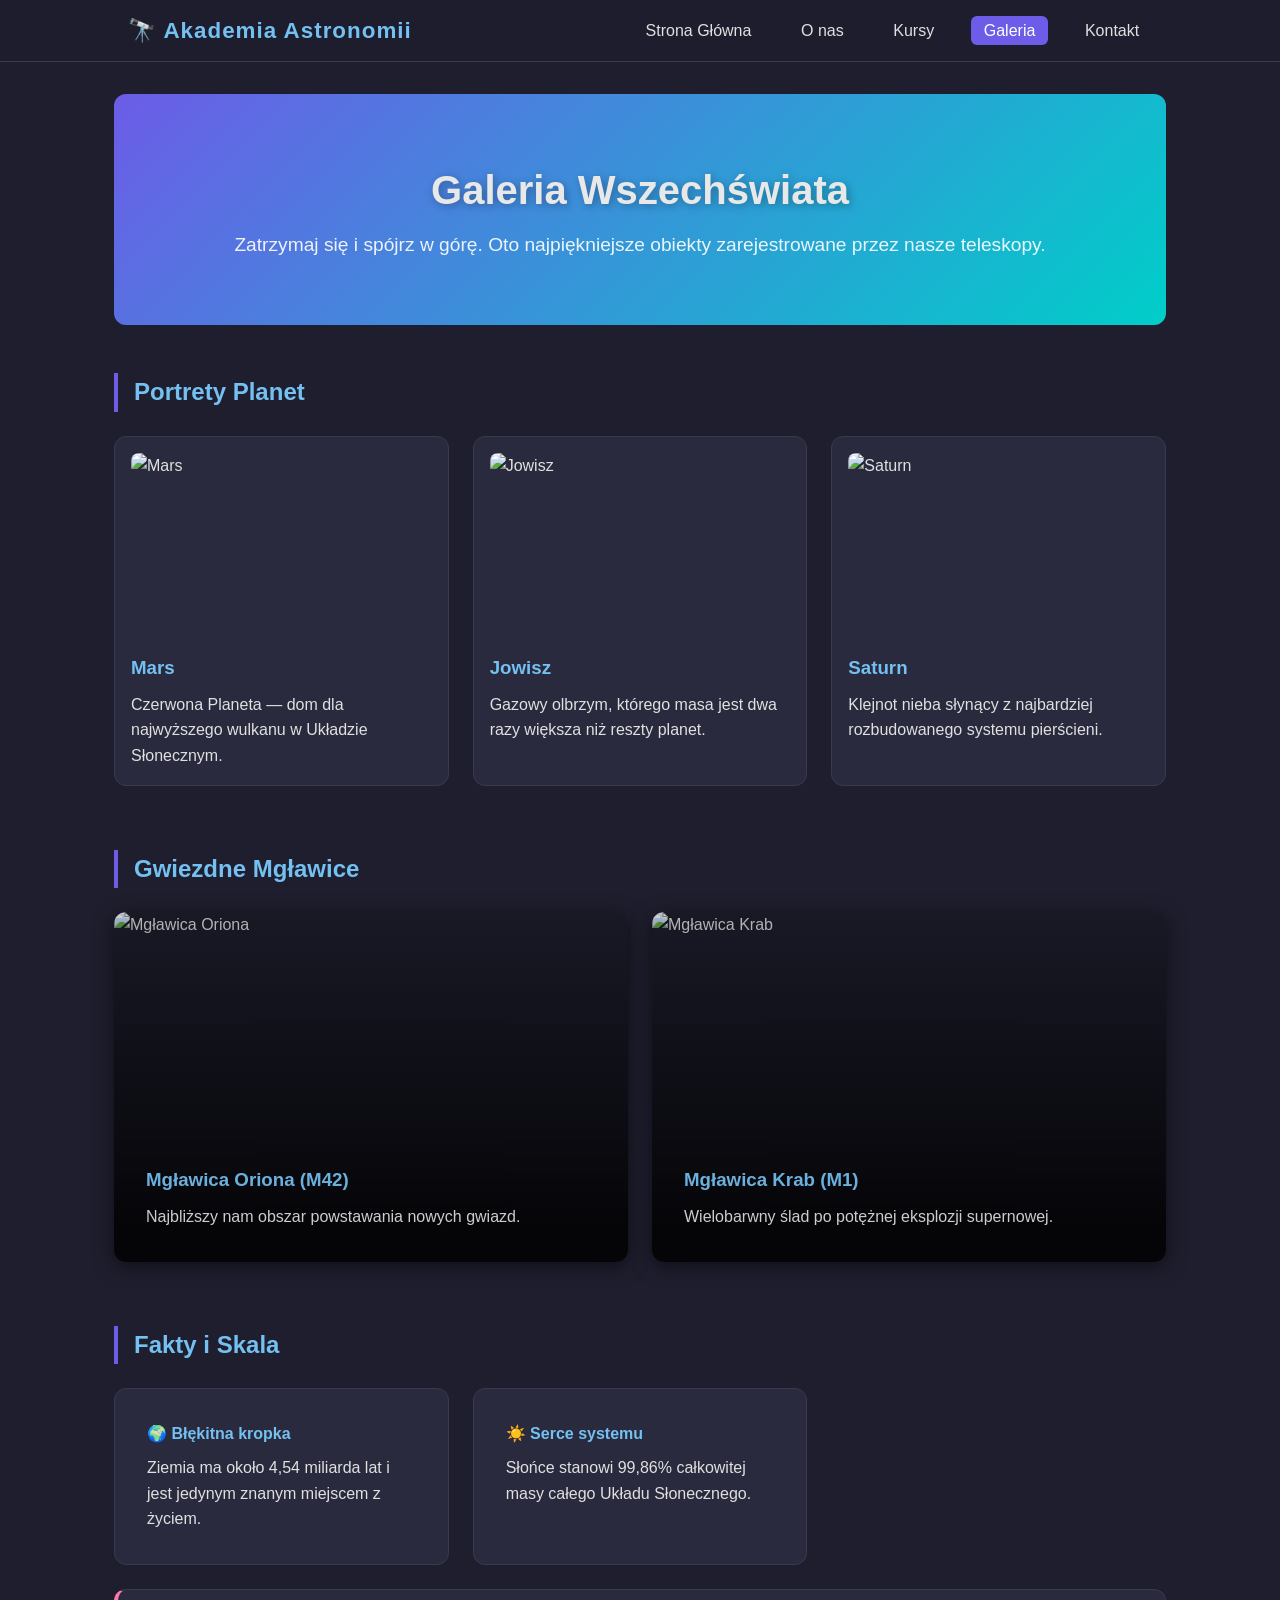
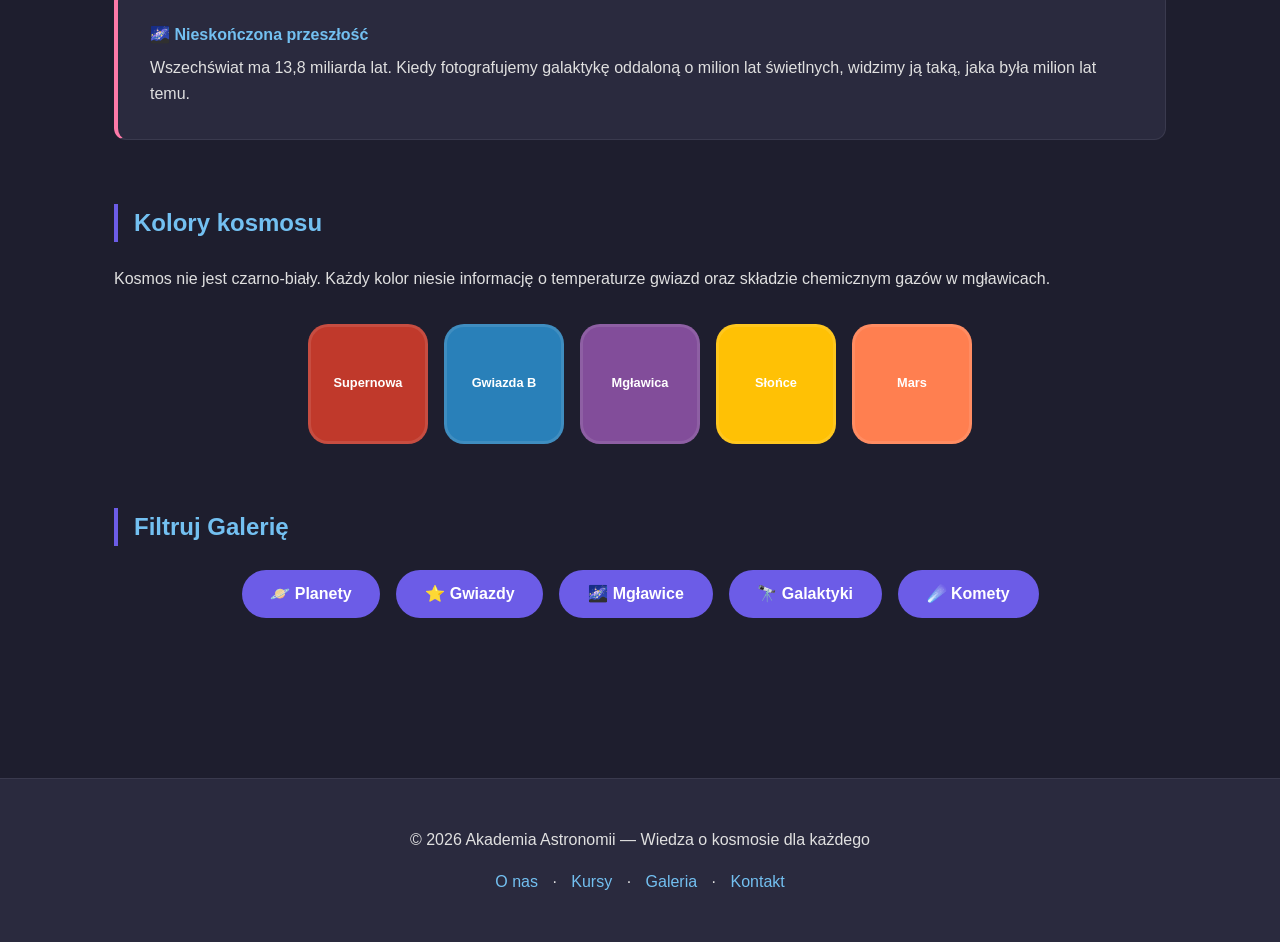
==== galeria.html @ d7f7d948 "Update galeria.html" ====
<!DOCTYPE html>
<html lang="pl">
<head>
    <meta charset="UTF-8">
    <meta name="viewport" content="width=device-width, initial-scale=1.0">
    <meta name="description" content="Akademia Astronomii - galeria. Zobacz zdjęcia planet, mgławic i galaktyk.">
    <title>Akademia Astronomii - Galeria</title>
    <style>
        /* --- IMPORT PODSTAWOWYCH ZMIENNYCH --- */
         :root {
            --primary-color: #6c5ce7;      /* Fiolet */
            --secondary-color: #00cec9;    /* Turkus */
            --accent-color: #fd79a8;       /* Różowy */
            --dark-bg: #1e1e2e;            /* Ciemne tło główne */
            --card-bg: #2a2a3e;            /* Tło kart i sekcji */
            --text-color: #e0e0e0;          /* Jasny tekst */
            --text-muted: #a0a0b0;          /* Przygaszony tekst */
            --border-color: #3a3a4e;
            --heading-color: #73C0F1;      /* Jasnoniebieski dla nagłówków */
            --font-size: 16px;
            --radius: 12px;
            --shadow: 0 4px 20px rgba(0,0,0,0.5);
            --transition-speed: 0.3s;
        }

        /* --- RESET I BAZA --- */
        * {
            box-sizing: border-box;
            margin: 0;
            padding: 0;
        }

        body {
            font-family: 'Segoe UI', Tahoma, Geneva, Verdana, sans-serif;
            font-size: var(--font-size);
            background-color: var(--dark-bg);
            color: var(--text-color);
            line-height: 1.6;
            overflow-x: hidden;
        }

        img {
            max-width: 100%;
            height: auto;
            display: block;
        }

        /* --- NAGŁÓWEK (UJEDNOLICONY) --- */
        header {
            position: sticky;
            top: 0;
            z-index: 100;
            display: flex;
            justify-content: space-between;
            align-items: center;
            padding: 0.8rem 10%;
            background: rgba(30, 30, 46, 0.95);
            backdrop-filter: blur(10px);
            border-bottom: 1px solid var(--border-color);
        }

        .service-name {
            font-size: 1.4rem;
            font-weight: 700;
            color: var(--heading-color);
            letter-spacing: 1px;
        }

        .nav-links {
            list-style: none;
            display: flex;
            gap: 1.5rem;
        }

        .nav-links a {
            text-decoration: none;
            color: var(--text-color);
            font-weight: 500;
            padding: 0.4rem 0.8rem;
            border-radius: 6px;
            transition: all var(--transition-speed);
        }

        .nav-links a:hover, .nav-links a.active {
            background-color: var(--primary-color);
            color: #fff;
        }

        /* --- UKŁAD GŁÓWNY --- */
        main {
            max-width: 1100px;
            margin: 0 auto;
            padding: 2rem 1.5rem;
        }

        section {
            margin-bottom: 4rem;
        }

        .section-header {
            border-left: 4px solid var(--primary-color);
            padding-left: 1rem;
            margin-bottom: 1.5rem;
        }

        h1, h2, h3, h4 {
            color: var(--heading-color);
            margin-bottom: 0.5em;
        }

        /* --- HERO (UJEDNOLICONY ZE STRONĄ GŁÓWNĄ) --- */
        .hero-box {
            text-align: center; 
            padding: 4rem 1rem;
            background: linear-gradient(135deg, var(--primary-color), var(--secondary-color));
            border-radius: var(--radius); 
            color: #fff; 
            margin-bottom: 3rem;
        }

        .hero-content h1 {
            color: #e8e8e8;
            text-shadow: 2px 2px 8px rgba(0, 0, 0, 0.3);
            margin-bottom: 0.5rem;
            font-size: 2.5rem;
        }

        .hero-content p {
            font-size: 1.2rem;
            margin-bottom: 0; /* W galerii nie ma przycisku w hero, więc usuwamy margines dolny */
            color: rgba(255,255,255,0.9);
        }

        /* --- SIATKA KART (PLANETY) --- */
        .grid-container {
            display: grid;
            grid-template-columns: repeat(auto-fit, minmax(280px, 1fr));
            gap: 1.5rem;
        }

        .card {
            background: var(--card-bg);
            border-radius: var(--radius);
            padding: 1rem;
            border: 1px solid var(--border-color);
            transition: transform var(--transition-speed);
        }

        .card:hover {
            transform: translateY(-5px);
        }

        .card img {
            width: 100%;
            height: 200px;
            object-fit: cover;
            border-radius: 8px;
        }

        /* --- MGŁAWICE --- */
        .nebula-container {
            position: relative;
            border-radius: var(--radius);
            overflow: hidden;
            height: 350px;
            box-shadow: var(--shadow);
            cursor: pointer;
        }

        .nebula-container img {
            width: 100%;
            height: 100%;
            object-fit: cover;
            transition: transform 0.5s ease;
        }

        .nebula-overlay {
            position: absolute;
            inset: 0;
            background: linear-gradient(to top, rgba(0,0,0,0.9) 10%, rgba(0,0,0,0.2));
            display: flex;
            flex-direction: column;
            justify-content: flex-end;
            padding: 2rem;
            opacity: 0.9;
        }

        .nebula-container:hover img {
            transform: scale(1.1);
        }

        /* --- FAKTY --- */
        .facts-grid {
            display: grid;
            grid-template-columns: repeat(auto-fit, minmax(250px, 1fr));
            gap: 1.5rem;
        }

        .fact-item {
            background: var(--card-bg);
            padding: 2rem;
            border-radius: var(--radius);
            border: 1px solid var(--border-color);
        }

        .fact-full-width {
            grid-column: 1 / -1;
            border-left: 4px solid var(--accent-color);
        }

        /* --- KOLORY I KATEGORIE --- */
        .color-tiles-container {
            display: flex;
            flex-wrap: wrap;
            gap: 1rem;
            justify-content: center;
            margin-top: 2rem;
        }

        .color-tile {
            width: 120px;
            height: 120px;
            border-radius: 20px;
            display: flex;
            align-items: center;
            justify-content: center;
            padding: 15px;
            font-size: 0.8rem;
            font-weight: 700;
            color: white;
            text-align: center;
            text-decoration: none;
            transition: transform 0.3s cubic-bezier(0.175, 0.885, 0.32, 1.275);
            border: 3px solid rgba(255,255,255,0.1);
        }

        .color-tile:hover {
            transform: translateY(-10px) rotate(3deg);
            border-color: #fff;
        }

        .category-container {
            display: flex;
            justify-content: center;
            flex-wrap: wrap;
            gap: 1rem;
        }

        .category-title {
            background-color: var(--primary-color);
            color: white;
            padding: 0.7rem 1.8rem;
            border-radius: 50px;
            font-weight: 600;
            cursor: pointer;
            transition: transform 0.2s, background-color 0.3s;
        }

        .category-title:hover {
            transform: translateY(-3px);
            background-color: var(--accent-color);
        }

        /* --- STOPKA --- */
        footer {
            text-align: center;
            padding: 3rem 1rem;
            background: var(--card-bg);
            border-top: 1px solid var(--border-color);
            margin-top: 4rem;
        }

        .footer-links {
            margin-top: 1rem;
        }

        .footer-links a {
            color: var(--heading-color);
            text-decoration: none;
            margin: 0 10px;
        }

        /* --- RESPONSYWNOŚĆ --- */
        @media (max-width: 768px) {
            header { flex-direction: column; padding: 1rem; }
            .nav-links { margin-top: 1rem; gap: 0.5rem; flex-wrap: wrap; justify-content: center; }
            .hero-content h1 { font-size: 1.8rem; }
            .nebula-container { height: 250px; }
            .fact-full-width { grid-column: auto; }
        }
    </style>
</head>
<body>

    <header>
        <div class="service-name">🔭 Akademia Astronomii</div>
        <nav>
            <ul class="nav-links">
                <li><a href="index.html">Strona Główna</a></li>
                <li><a href="o-nas.html">O nas</a></li>
                <li><a href="kursy.html">Kursy</a></li>
                <li><a href="galeria.html" class="active">Galeria</a></li>
                <li><a href="kontakt.html">Kontakt</a></li>
            </ul>
        </nav>
    </header>

    <main>
        <section class="hero-box">
          <div class="hero-content">
            <h1>Galeria Wszechświata</h1>
            <p>Zatrzymaj się i spójrz w górę. Oto najpiękniejsze obiekty zarejestrowane przez nasze teleskopy.</p>
          </div>
        </section>

        <section>
            <div class="section-header"><h2>Portrety Planet</h2></div>
            <div class="grid-container">
                <article class="card">
                    <img src="https://picsum.photos/seed/mars/600/400" alt="Mars">
                    <h3>Mars</h3>
                    <p>Czerwona Planeta — dom dla najwyższego wulkanu w Układzie Słonecznym.</p>
                </article>
                <article class="card">
                    <img src="https://picsum.photos/seed/jupiter/600/400" alt="Jowisz">
                    <h3>Jowisz</h3>
                    <p>Gazowy olbrzym, którego masa jest dwa razy większa niż reszty planet.</p>
                </article>
                <article class="card">
                    <img src="https://picsum.photos/seed/saturn/600/400" alt="Saturn">
                    <h3>Saturn</h3>
                    <p>Klejnot nieba słynący z najbardziej rozbudowanego systemu pierścieni.</p>
                </article>
            </div>
        </section>

        <section>
            <div class="section-header"><h2>Gwiezdne Mgławice</h2></div>
            <div class="grid-container">
                <div class="nebula-container">
                    <img src="https://picsum.photos/seed/nebula1/600/400" alt="Mgławica Oriona">
                    <div class="nebula-overlay">
                        <h3>Mgławica Oriona (M42)</h3>
                        <p>Najbliższy nam obszar powstawania nowych gwiazd.</p>
                    </div>
                </div>
                <div class="nebula-container">
                    <img src="https://picsum.photos/seed/nebula2/600/400" alt="Mgławica Krab">
                    <div class="nebula-overlay">
                        <h3>Mgławica Krab (M1)</h3>
                        <p>Wielobarwny ślad po potężnej eksplozji supernowej.</p>
                    </div>
                </div>
            </div>
        </section>

        <section>
            <div class="section-header"><h2>Fakty i Skala</h2></div>
            <div class="facts-grid">
                <div class="fact-item">
                    <h4>🌍 Błękitna kropka</h4>
                    <p>Ziemia ma około 4,54 miliarda lat i jest jedynym znanym miejscem z życiem.</p>
                </div>
                <div class="fact-item">
                    <h4>☀️ Serce systemu</h4>
                    <p>Słońce stanowi 99,86% całkowitej masy całego Układu Słonecznego.</p>
                </div>
                <div class="fact-item fact-full-width">
                    <h4>🌌 Nieskończona przeszłość</h4>
                    <p>Wszechświat ma 13,8 miliarda lat. Kiedy fotografujemy galaktykę oddaloną o milion lat świetlnych, widzimy ją taką, jaka była milion lat temu.</p>
                </div>
            </div>
        </section>

        <section>
            <div class="section-header"><h2>Kolory kosmosu</h2></div>
            <p>Kosmos nie jest czarno-biały. Każdy kolor niesie informację o temperaturze gwiazd oraz składzie chemicznym gazów w mgławicach.</p>
            <div class="color-tiles-container">
                <a href="#" class="color-tile" style="background-color: #c0392b;">Supernowa</a>
                <a href="#" class="color-tile" style="background-color: rgb(41, 128, 185);">Gwiazda B</a>
                <a href="#" class="color-tile" style="background-color: rgba(155, 89, 182, 0.8);">Mgławica</a>
                <a href="#" class="color-tile" style="background-color: hsl(45, 100%, 51%);">Słońce</a>
                <a href="#" class="color-tile" style="background-color: coral;">Mars</a>
            </div>
        </section>

        <section>
            <div class="section-header"><h2>Filtruj Galerię</h2></div>
            <div class="category-container">
                <div class="category-title">🪐 Planety</div>
                <div class="category-title">⭐ Gwiazdy</div>
                <div class="category-title">🌌 Mgławice</div>
                <div class="category-title">🔭 Galaktyki</div>
                <div class="category-title">☄️ Komety</div>
            </div>
        </section>
    </main>

    <footer>
        <p>© 2026 Akademia Astronomii — Wiedza o kosmosie dla każdego</p>
        <div class="footer-links">
            <a href="o-nas.html">O nas</a> · 
            <a href="kursy.html">Kursy</a> · 
            <a href="galeria.html">Galeria</a> · 
            <a href="kontakt.html">Kontakt</a>
        </div>
    </footer>

</body>
</html>
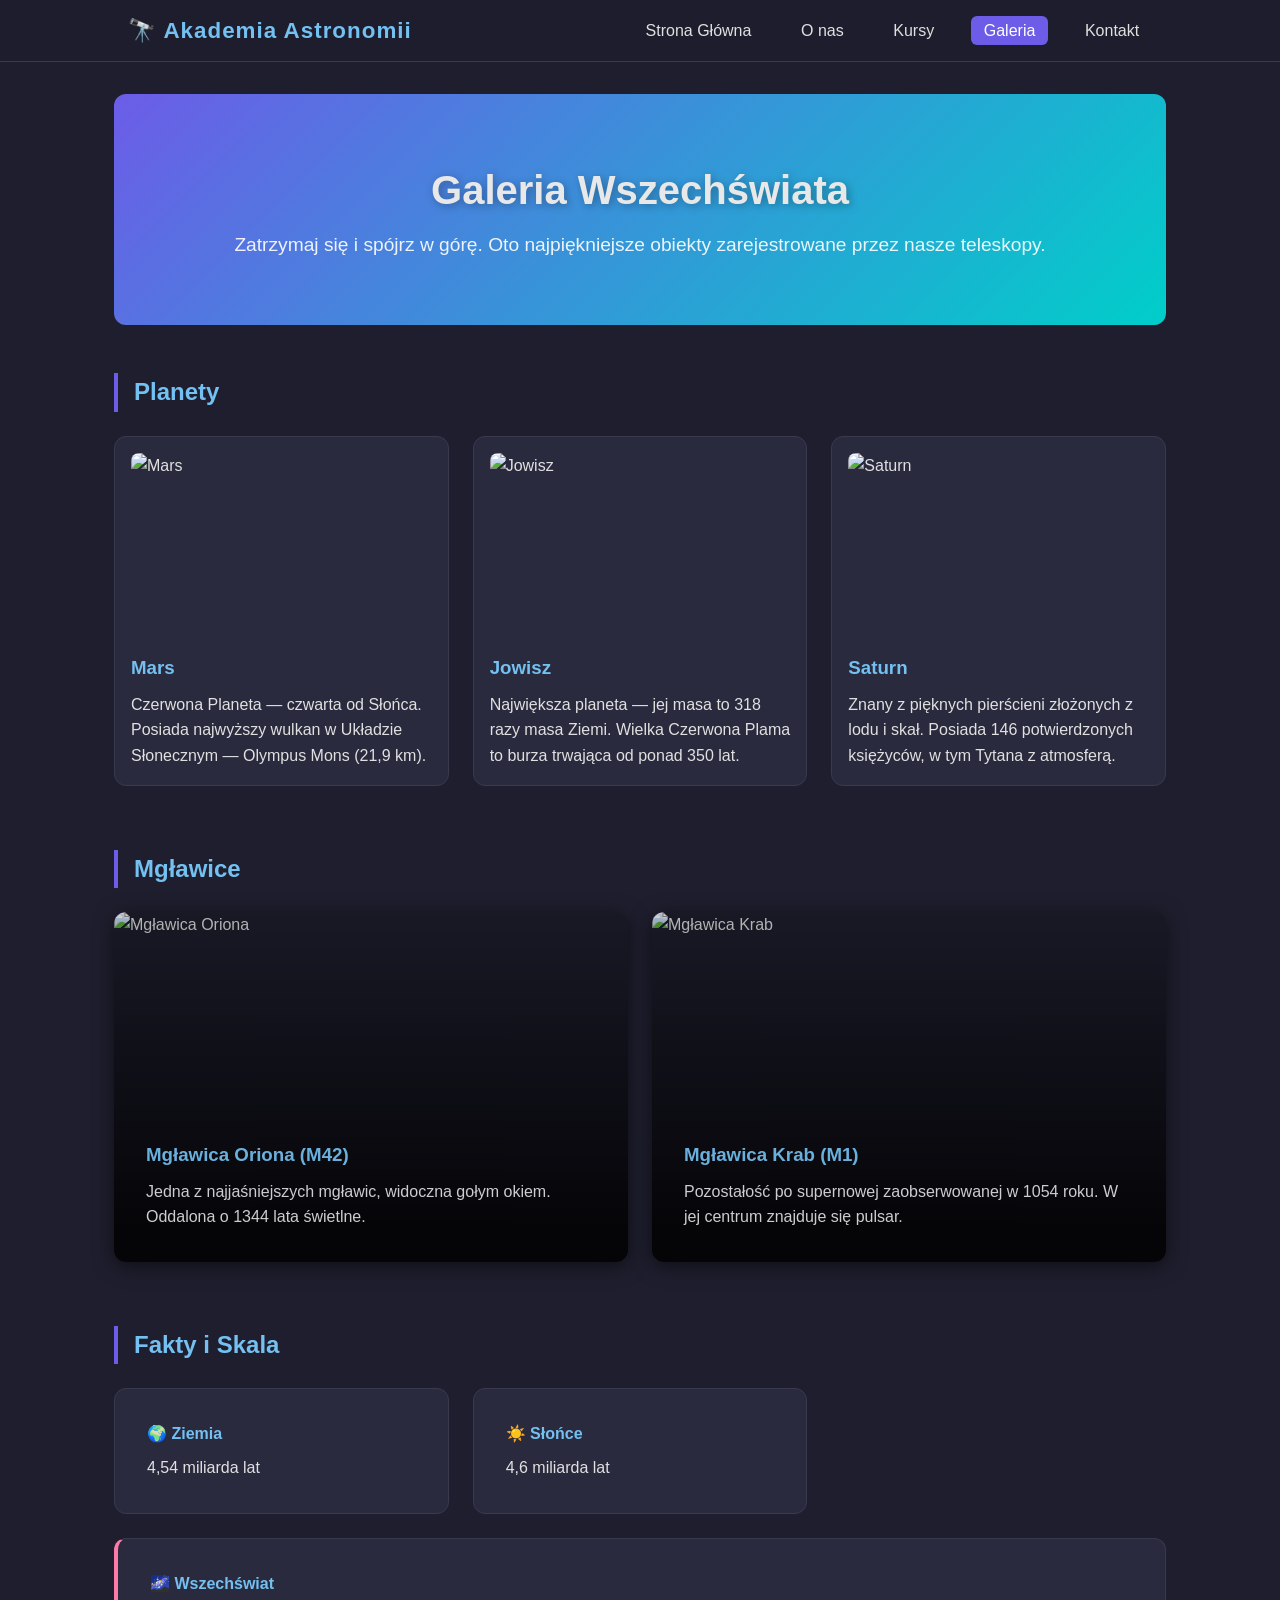
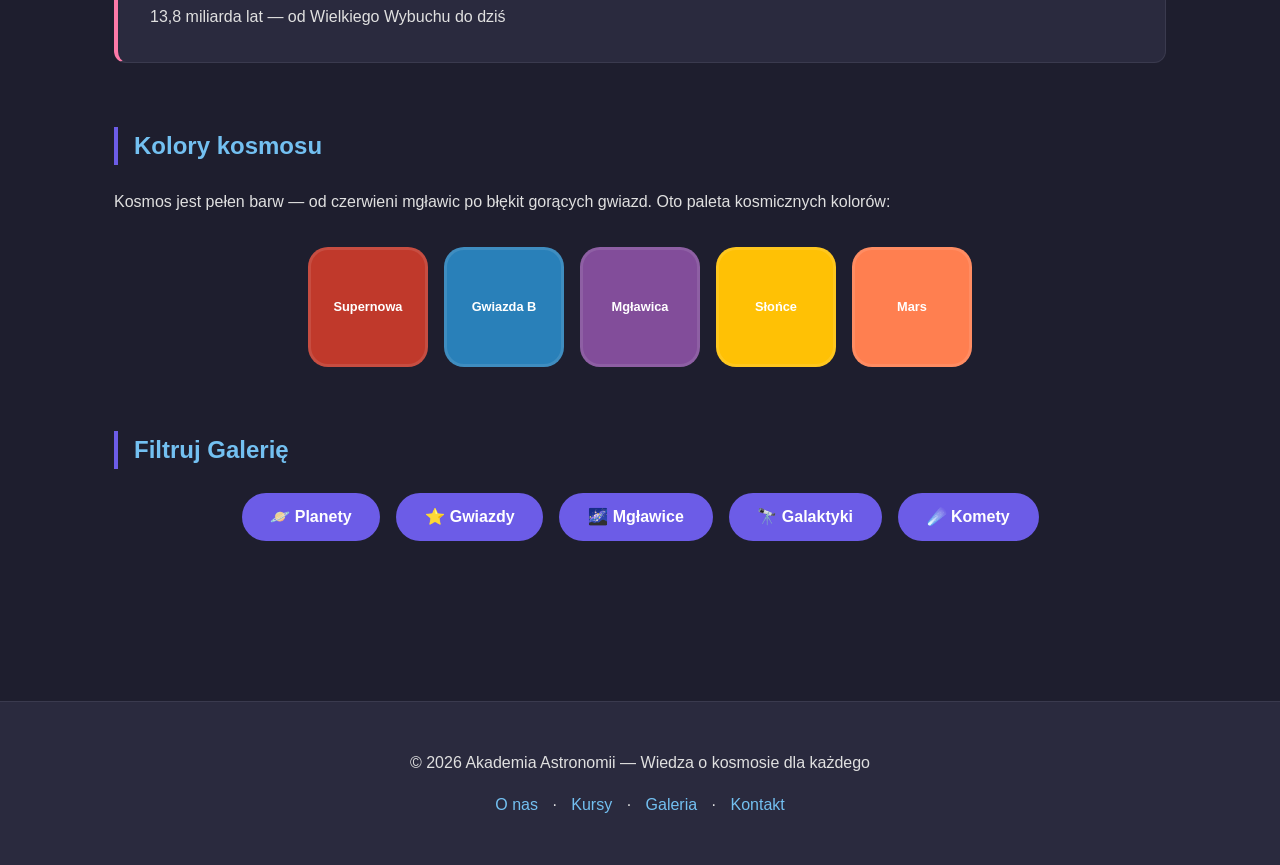
==== commit 085c11ef: "Update galeria.html" ====
--- a/galeria.html
+++ b/galeria.html
@@ -6,30 +6,26 @@
     <meta name="description" content="Akademia Astronomii - galeria. Zobacz zdjęcia planet, mgławic i galaktyk.">
     <title>Akademia Astronomii - Galeria</title>
     <style>
-        /* --- IMPORT PODSTAWOWYCH ZMIENNYCH --- */
          :root {
-            --primary-color: #6c5ce7;      /* Fiolet */
-            --secondary-color: #00cec9;    /* Turkus */
-            --accent-color: #fd79a8;       /* Różowy */
-            --dark-bg: #1e1e2e;            /* Ciemne tło główne */
-            --card-bg: #2a2a3e;            /* Tło kart i sekcji */
-            --text-color: #e0e0e0;          /* Jasny tekst */
-            --text-muted: #a0a0b0;          /* Przygaszony tekst */
+            --primary-color: #6c5ce7;
+            --secondary-color: #00cec9;
+            --accent-color: #fd79a8;
+            --dark-bg: #1e1e2e;
+            --card-bg: #2a2a3e;
+            --text-color: #e0e0e0;
+            --text-muted: #a0a0b0;
             --border-color: #3a3a4e;
-            --heading-color: #73C0F1;      /* Jasnoniebieski dla nagłówków */
+            --heading-color: #73C0F1;
             --font-size: 16px;
             --radius: 12px;
             --shadow: 0 4px 20px rgba(0,0,0,0.5);
             --transition-speed: 0.3s;
         }
-
-        /* --- RESET I BAZA --- */
         * {
             box-sizing: border-box;
             margin: 0;
             padding: 0;
         }
-
         body {
             font-family: 'Segoe UI', Tahoma, Geneva, Verdana, sans-serif;
             font-size: var(--font-size);
@@ -38,14 +34,11 @@
             line-height: 1.6;
             overflow-x: hidden;
         }
-
         img {
             max-width: 100%;
             height: auto;
             display: block;
         }
-
-        /* --- NAGŁÓWEK (UJEDNOLICONY) --- */
         header {
             position: sticky;
             top: 0;
@@ -58,20 +51,17 @@
             backdrop-filter: blur(10px);
             border-bottom: 1px solid var(--border-color);
         }
-
         .service-name {
             font-size: 1.4rem;
             font-weight: 700;
             color: var(--heading-color);
             letter-spacing: 1px;
         }
-
         .nav-links {
             list-style: none;
             display: flex;
             gap: 1.5rem;
         }
-
         .nav-links a {
             text-decoration: none;
             color: var(--text-color);
@@ -80,35 +70,27 @@
             border-radius: 6px;
             transition: all var(--transition-speed);
         }
-
         .nav-links a:hover, .nav-links a.active {
             background-color: var(--primary-color);
             color: #fff;
         }
-
-        /* --- UKŁAD GŁÓWNY --- */
         main {
             max-width: 1100px;
             margin: 0 auto;
             padding: 2rem 1.5rem;
         }
-
         section {
             margin-bottom: 4rem;
         }
-
         .section-header {
             border-left: 4px solid var(--primary-color);
             padding-left: 1rem;
             margin-bottom: 1.5rem;
         }
-
         h1, h2, h3, h4 {
             color: var(--heading-color);
             margin-bottom: 0.5em;
         }
-
-        /* --- HERO (UJEDNOLICONY ZE STRONĄ GŁÓWNĄ) --- */
         .hero-box {
             text-align: center; 
             padding: 4rem 1rem;
@@ -117,27 +99,22 @@
             color: #fff; 
             margin-bottom: 3rem;
         }
-
         .hero-content h1 {
             color: #e8e8e8;
             text-shadow: 2px 2px 8px rgba(0, 0, 0, 0.3);
             margin-bottom: 0.5rem;
             font-size: 2.5rem;
         }
-
         .hero-content p {
             font-size: 1.2rem;
-            margin-bottom: 0; /* W galerii nie ma przycisku w hero, więc usuwamy margines dolny */
+            margin-bottom: 0;
             color: rgba(255,255,255,0.9);
         }
-
-        /* --- SIATKA KART (PLANETY) --- */
         .grid-container {
             display: grid;
             grid-template-columns: repeat(auto-fit, minmax(280px, 1fr));
             gap: 1.5rem;
         }
-
         .card {
             background: var(--card-bg);
             border-radius: var(--radius);
@@ -145,19 +122,15 @@
             border: 1px solid var(--border-color);
             transition: transform var(--transition-speed);
         }
-
         .card:hover {
             transform: translateY(-5px);
         }
-
         .card img {
             width: 100%;
             height: 200px;
             object-fit: cover;
             border-radius: 8px;
         }
-
-        /* --- MGŁAWICE --- */
         .nebula-container {
             position: relative;
             border-radius: var(--radius);
@@ -166,14 +139,12 @@
             box-shadow: var(--shadow);
             cursor: pointer;
         }
-
         .nebula-container img {
             width: 100%;
             height: 100%;
             object-fit: cover;
             transition: transform 0.5s ease;
         }
-
         .nebula-overlay {
             position: absolute;
             inset: 0;
@@ -184,31 +155,24 @@
             padding: 2rem;
             opacity: 0.9;
         }
-
         .nebula-container:hover img {
             transform: scale(1.1);
         }
-
-        /* --- FAKTY --- */
         .facts-grid {
             display: grid;
             grid-template-columns: repeat(auto-fit, minmax(250px, 1fr));
             gap: 1.5rem;
         }
-
         .fact-item {
             background: var(--card-bg);
             padding: 2rem;
             border-radius: var(--radius);
             border: 1px solid var(--border-color);
         }
-
         .fact-full-width {
             grid-column: 1 / -1;
             border-left: 4px solid var(--accent-color);
         }
-
-        /* --- KOLORY I KATEGORIE --- */
         .color-tiles-container {
             display: flex;
             flex-wrap: wrap;
@@ -216,7 +180,6 @@
             justify-content: center;
             margin-top: 2rem;
         }
-
         .color-tile {
             width: 120px;
             height: 120px;
@@ -233,19 +196,16 @@
             transition: transform 0.3s cubic-bezier(0.175, 0.885, 0.32, 1.275);
             border: 3px solid rgba(255,255,255,0.1);
         }
-
         .color-tile:hover {
             transform: translateY(-10px) rotate(3deg);
             border-color: #fff;
         }
-
         .category-container {
             display: flex;
             justify-content: center;
             flex-wrap: wrap;
             gap: 1rem;
         }
-
         .category-title {
             background-color: var(--primary-color);
             color: white;
@@ -255,13 +215,10 @@
             cursor: pointer;
             transition: transform 0.2s, background-color 0.3s;
         }
-
         .category-title:hover {
             transform: translateY(-3px);
             background-color: var(--accent-color);
         }
-
-        /* --- STOPKA --- */
         footer {
             text-align: center;
             padding: 3rem 1rem;
@@ -269,18 +226,14 @@
             border-top: 1px solid var(--border-color);
             margin-top: 4rem;
         }
-
         .footer-links {
             margin-top: 1rem;
         }
-
         .footer-links a {
             color: var(--heading-color);
             text-decoration: none;
             margin: 0 10px;
         }
-
-        /* --- RESPONSYWNOŚĆ --- */
         @media (max-width: 768px) {
             header { flex-direction: column; padding: 1rem; }
             .nav-links { margin-top: 1rem; gap: 0.5rem; flex-wrap: wrap; justify-content: center; }
@@ -291,7 +244,6 @@
     </style>
 </head>
 <body>
-
     <header>
         <div class="service-name">🔭 Akademia Astronomii</div>
         <nav>
@@ -304,7 +256,6 @@
             </ul>
         </nav>
     </header>
-
     <main>
         <section class="hero-box">
           <div class="hero-content">
@@ -312,69 +263,65 @@
             <p>Zatrzymaj się i spójrz w górę. Oto najpiękniejsze obiekty zarejestrowane przez nasze teleskopy.</p>
           </div>
         </section>
-
-        <section>
-            <div class="section-header"><h2>Portrety Planet</h2></div>
+        <section>
+            <div class="section-header"><h2>Planety</h2></div>
             <div class="grid-container">
                 <article class="card">
                     <img src="https://picsum.photos/seed/mars/600/400" alt="Mars">
                     <h3>Mars</h3>
-                    <p>Czerwona Planeta — dom dla najwyższego wulkanu w Układzie Słonecznym.</p>
+                    <p>Czerwona Planeta — czwarta od Słońca. Posiada najwyższy wulkan w Układzie Słonecznym — Olympus Mons (21,9 km).</p>
                 </article>
                 <article class="card">
                     <img src="https://picsum.photos/seed/jupiter/600/400" alt="Jowisz">
                     <h3>Jowisz</h3>
-                    <p>Gazowy olbrzym, którego masa jest dwa razy większa niż reszty planet.</p>
+                    <p>Największa planeta — jej masa to 318 razy masa Ziemi. Wielka Czerwona Plama to burza trwająca od ponad 350 lat.</p>
                 </article>
                 <article class="card">
                     <img src="https://picsum.photos/seed/saturn/600/400" alt="Saturn">
                     <h3>Saturn</h3>
-                    <p>Klejnot nieba słynący z najbardziej rozbudowanego systemu pierścieni.</p>
+                    <p>Znany z pięknych pierścieni złożonych z lodu i skał. Posiada 146 potwierdzonych księżyców, w tym Tytana z atmosferą.</p>
                 </article>
             </div>
         </section>
-
-        <section>
-            <div class="section-header"><h2>Gwiezdne Mgławice</h2></div>
+        <section>
+            <div class="section-header"><h2>Mgławice</h2></div>
             <div class="grid-container">
                 <div class="nebula-container">
                     <img src="https://picsum.photos/seed/nebula1/600/400" alt="Mgławica Oriona">
                     <div class="nebula-overlay">
                         <h3>Mgławica Oriona (M42)</h3>
-                        <p>Najbliższy nam obszar powstawania nowych gwiazd.</p>
+                        <p>Jedna z najjaśniejszych mgławic, widoczna gołym okiem. Oddalona o 1344 lata świetlne.</p>
                     </div>
                 </div>
                 <div class="nebula-container">
                     <img src="https://picsum.photos/seed/nebula2/600/400" alt="Mgławica Krab">
                     <div class="nebula-overlay">
                         <h3>Mgławica Krab (M1)</h3>
-                        <p>Wielobarwny ślad po potężnej eksplozji supernowej.</p>
+                        <p>Pozostałość po supernowej zaobserwowanej w 1054 roku. W jej centrum znajduje się pulsar.</p>
                     </div>
                 </div>
             </div>
         </section>
-
         <section>
             <div class="section-header"><h2>Fakty i Skala</h2></div>
             <div class="facts-grid">
                 <div class="fact-item">
-                    <h4>🌍 Błękitna kropka</h4>
-                    <p>Ziemia ma około 4,54 miliarda lat i jest jedynym znanym miejscem z życiem.</p>
+                    <h4>🌍 Ziemia</h4>
+                    <p>4,54 miliarda lat</p>
                 </div>
                 <div class="fact-item">
-                    <h4>☀️ Serce systemu</h4>
-                    <p>Słońce stanowi 99,86% całkowitej masy całego Układu Słonecznego.</p>
+                    <h4>☀️ Słońce</h4>
+                    <p>4,6 miliarda lat</p>
                 </div>
                 <div class="fact-item fact-full-width">
-                    <h4>🌌 Nieskończona przeszłość</h4>
-                    <p>Wszechświat ma 13,8 miliarda lat. Kiedy fotografujemy galaktykę oddaloną o milion lat świetlnych, widzimy ją taką, jaka była milion lat temu.</p>
-                </div>
-            </div>
-        </section>
-
+                    <h4>🌌 Wszechświat</h4>
+                    <p>13,8 miliarda lat — od Wielkiego Wybuchu do dziś</p>
+                </div>
+            </div>
+        </section>
         <section>
             <div class="section-header"><h2>Kolory kosmosu</h2></div>
-            <p>Kosmos nie jest czarno-biały. Każdy kolor niesie informację o temperaturze gwiazd oraz składzie chemicznym gazów w mgławicach.</p>
+            <p>Kosmos jest pełen barw — od czerwieni mgławic po błękit gorących gwiazd. Oto paleta kosmicznych kolorów:</p>
             <div class="color-tiles-container">
                 <a href="#" class="color-tile" style="background-color: #c0392b;">Supernowa</a>
                 <a href="#" class="color-tile" style="background-color: rgb(41, 128, 185);">Gwiazda B</a>
@@ -383,7 +330,6 @@
                 <a href="#" class="color-tile" style="background-color: coral;">Mars</a>
             </div>
         </section>
-
         <section>
             <div class="section-header"><h2>Filtruj Galerię</h2></div>
             <div class="category-container">
@@ -395,7 +341,6 @@
             </div>
         </section>
     </main>
-
     <footer>
         <p>© 2026 Akademia Astronomii — Wiedza o kosmosie dla każdego</p>
         <div class="footer-links">
@@ -405,6 +350,5 @@
             <a href="kontakt.html">Kontakt</a>
         </div>
     </footer>
-
 </body>
 </html>
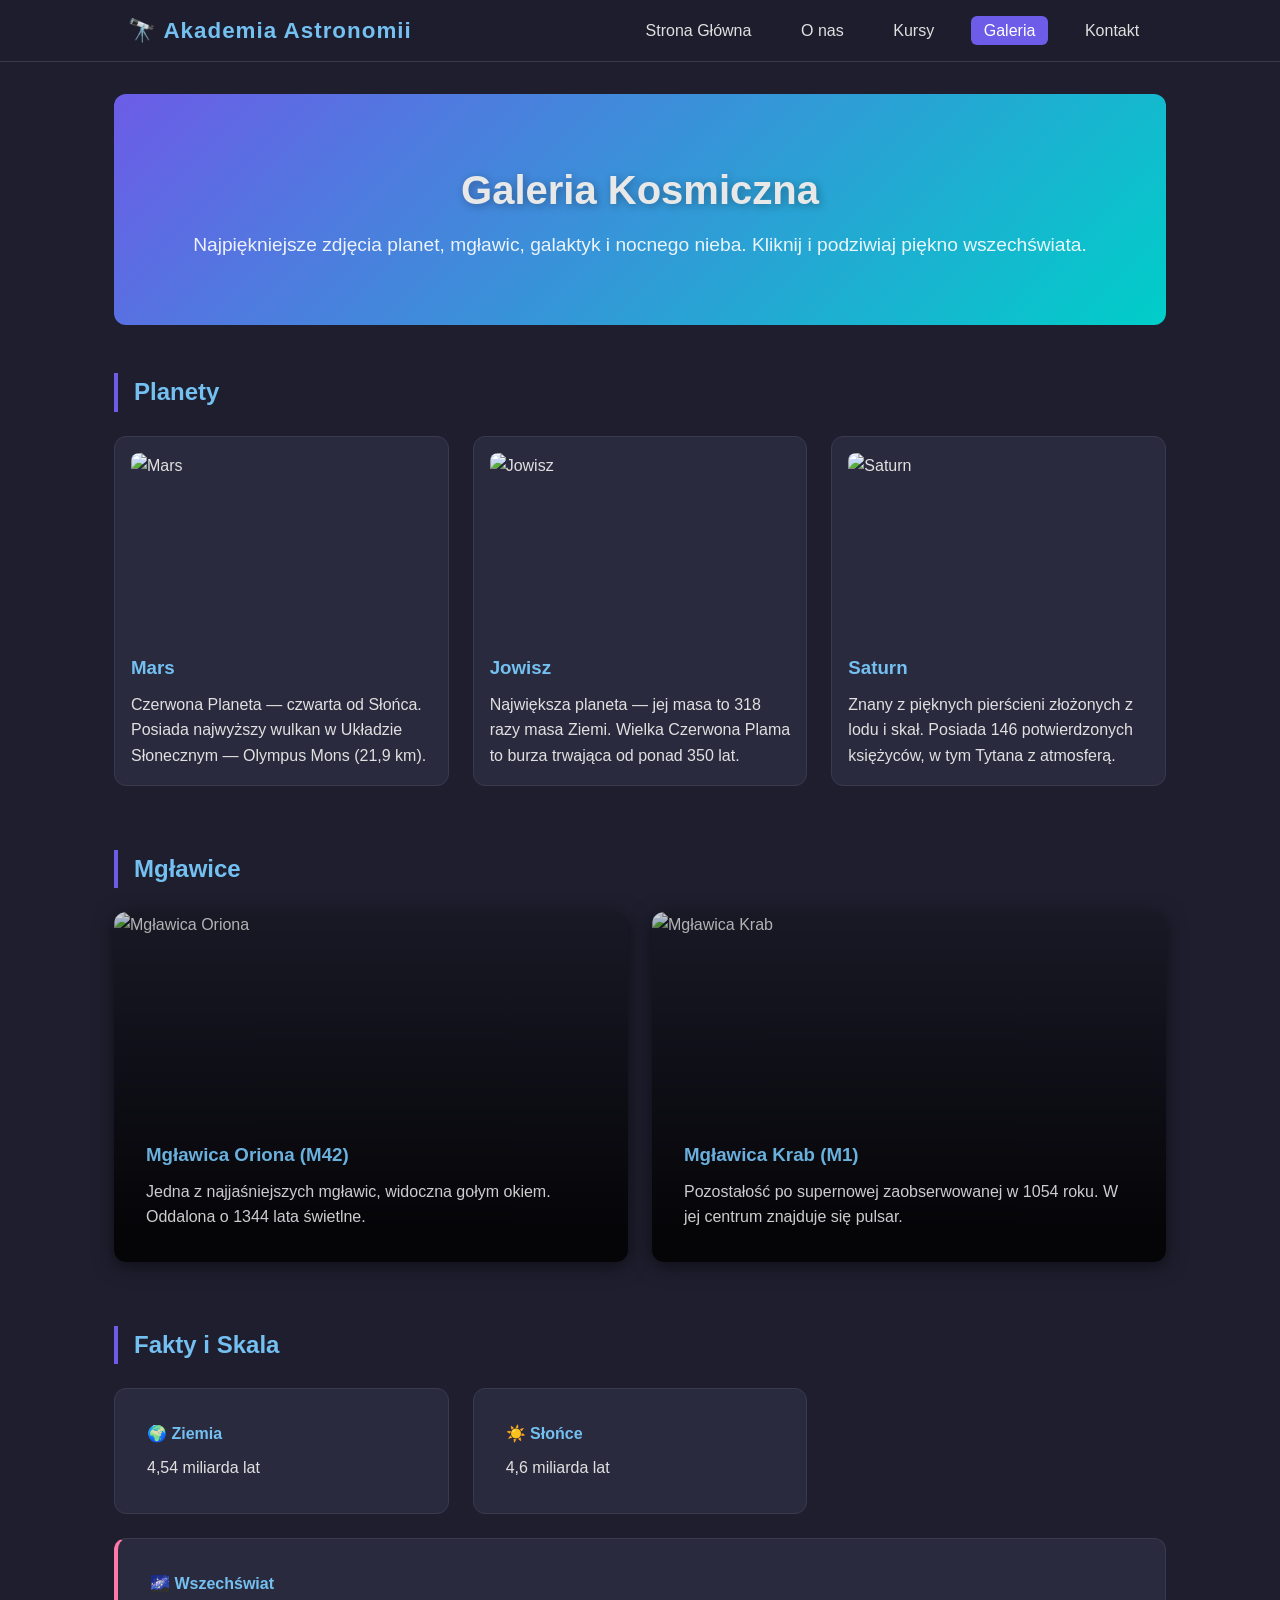
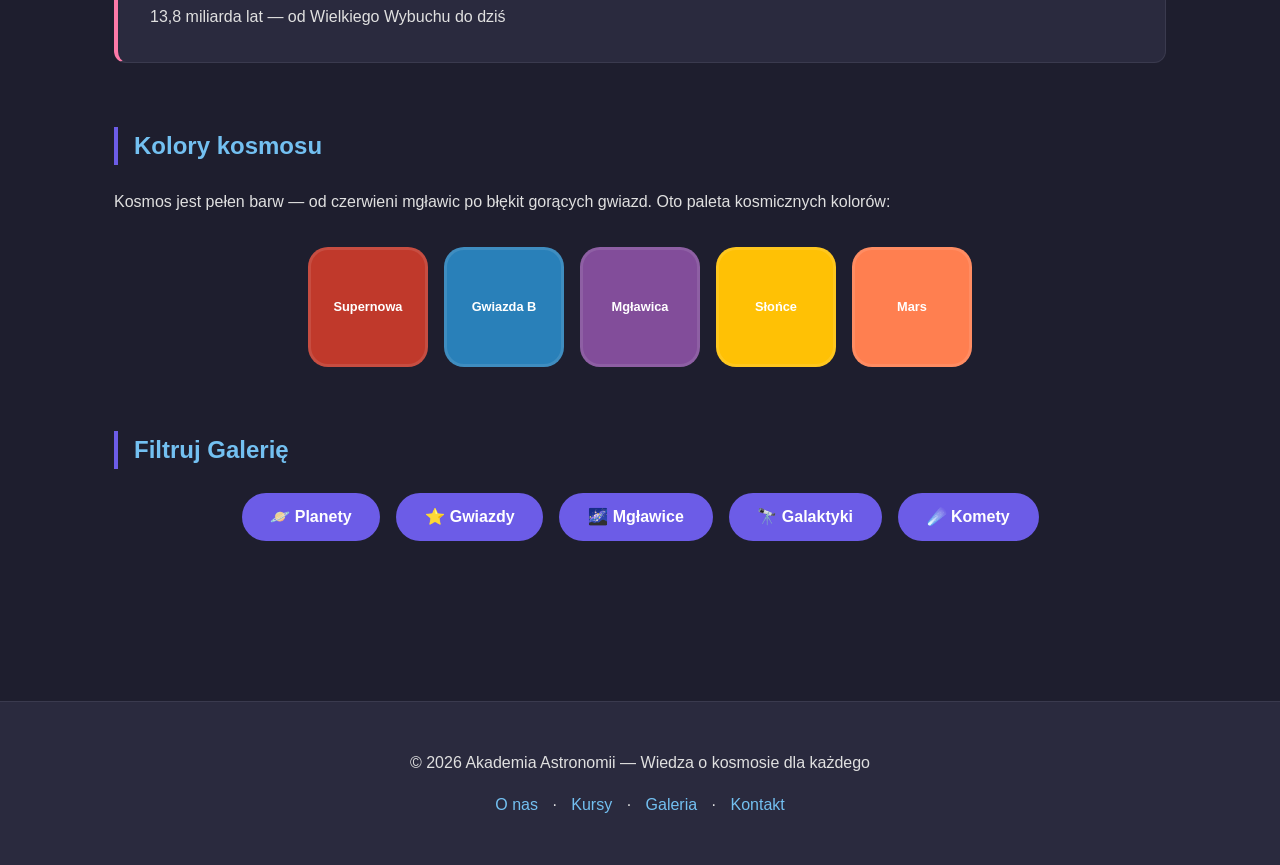
==== commit 0081496d: "Update galeria.html" ====
--- a/galeria.html
+++ b/galeria.html
@@ -259,8 +259,8 @@
     <main>
         <section class="hero-box">
           <div class="hero-content">
-            <h1>Galeria Wszechświata</h1>
-            <p>Zatrzymaj się i spójrz w górę. Oto najpiękniejsze obiekty zarejestrowane przez nasze teleskopy.</p>
+            <h1>Galeria Kosmiczna</h1>
+            <p>Najpiękniejsze zdjęcia planet, mgławic, galaktyk i nocnego nieba. Kliknij i podziwiaj piękno wszechświata.</p>
           </div>
         </section>
         <section>
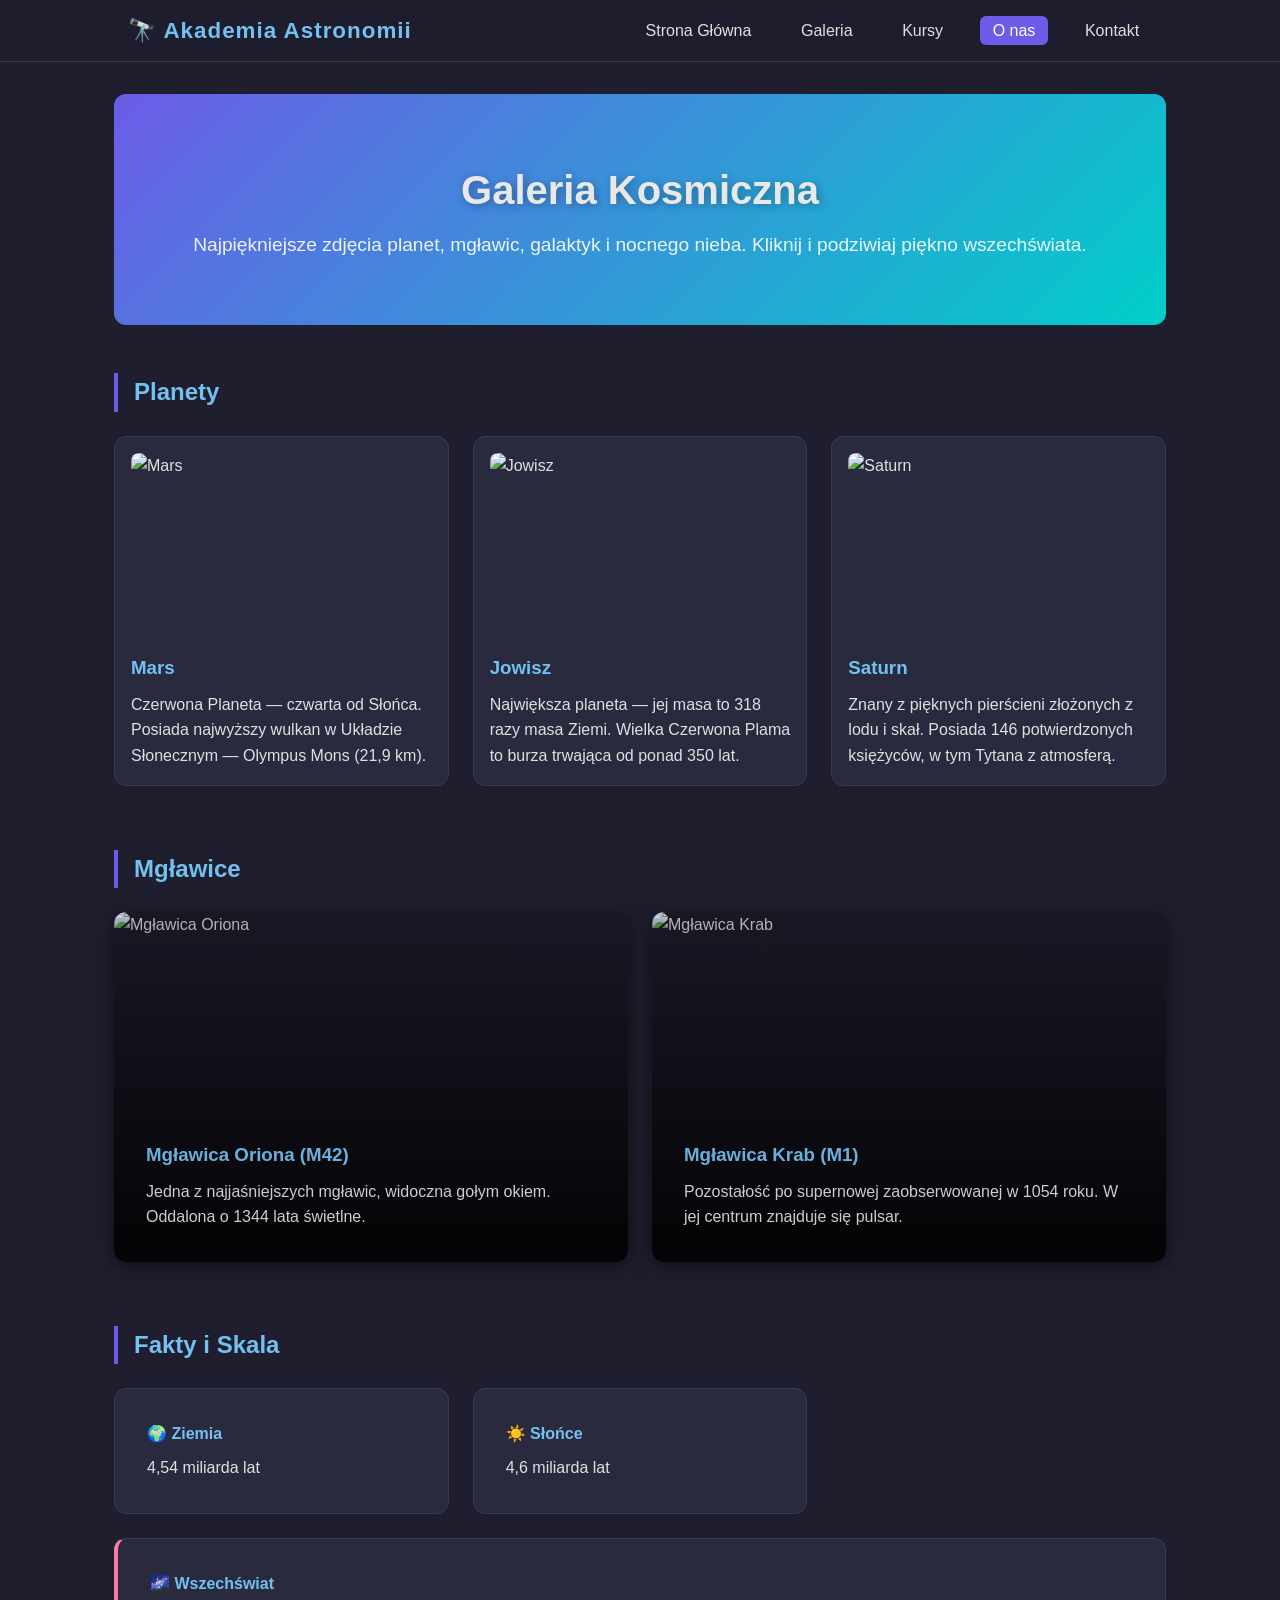
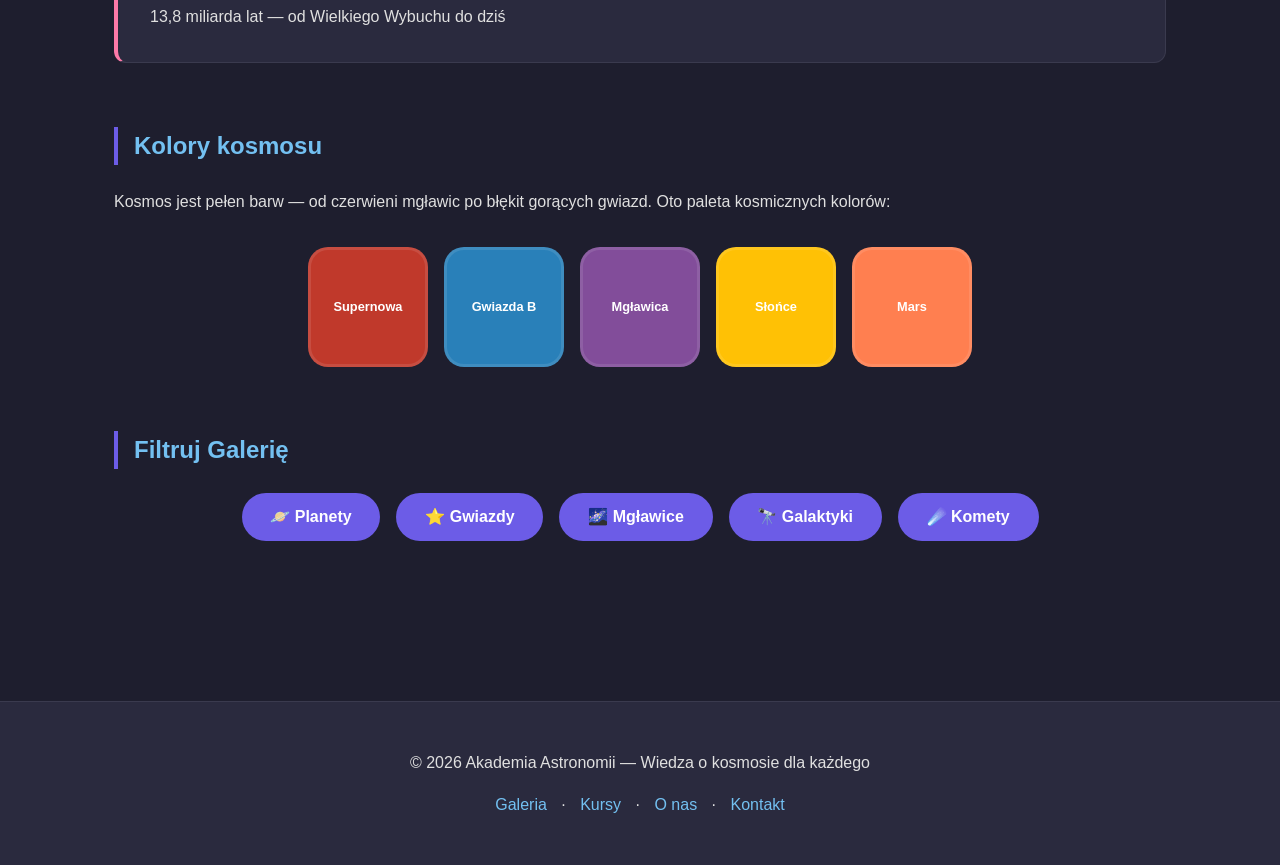
==== commit 89c68ad9: "Update galeria.html" ====
--- a/galeria.html
+++ b/galeria.html
@@ -249,9 +249,9 @@
         <nav>
             <ul class="nav-links">
                 <li><a href="index.html">Strona Główna</a></li>
-                <li><a href="o-nas.html">O nas</a></li>
+                <li><a href="galeria.html">Galeria</a></li>
                 <li><a href="kursy.html">Kursy</a></li>
-                <li><a href="galeria.html" class="active">Galeria</a></li>
+                <li><a href="o-nas.html" class="active">O nas</a></li>
                 <li><a href="kontakt.html">Kontakt</a></li>
             </ul>
         </nav>
@@ -344,9 +344,9 @@
     <footer>
         <p>© 2026 Akademia Astronomii — Wiedza o kosmosie dla każdego</p>
         <div class="footer-links">
+            <a href="galeria.html">Galeria</a> · 
+            <a href="kursy.html">Kursy</a> · 
             <a href="o-nas.html">O nas</a> · 
-            <a href="kursy.html">Kursy</a> · 
-            <a href="galeria.html">Galeria</a> · 
             <a href="kontakt.html">Kontakt</a>
         </div>
     </footer>
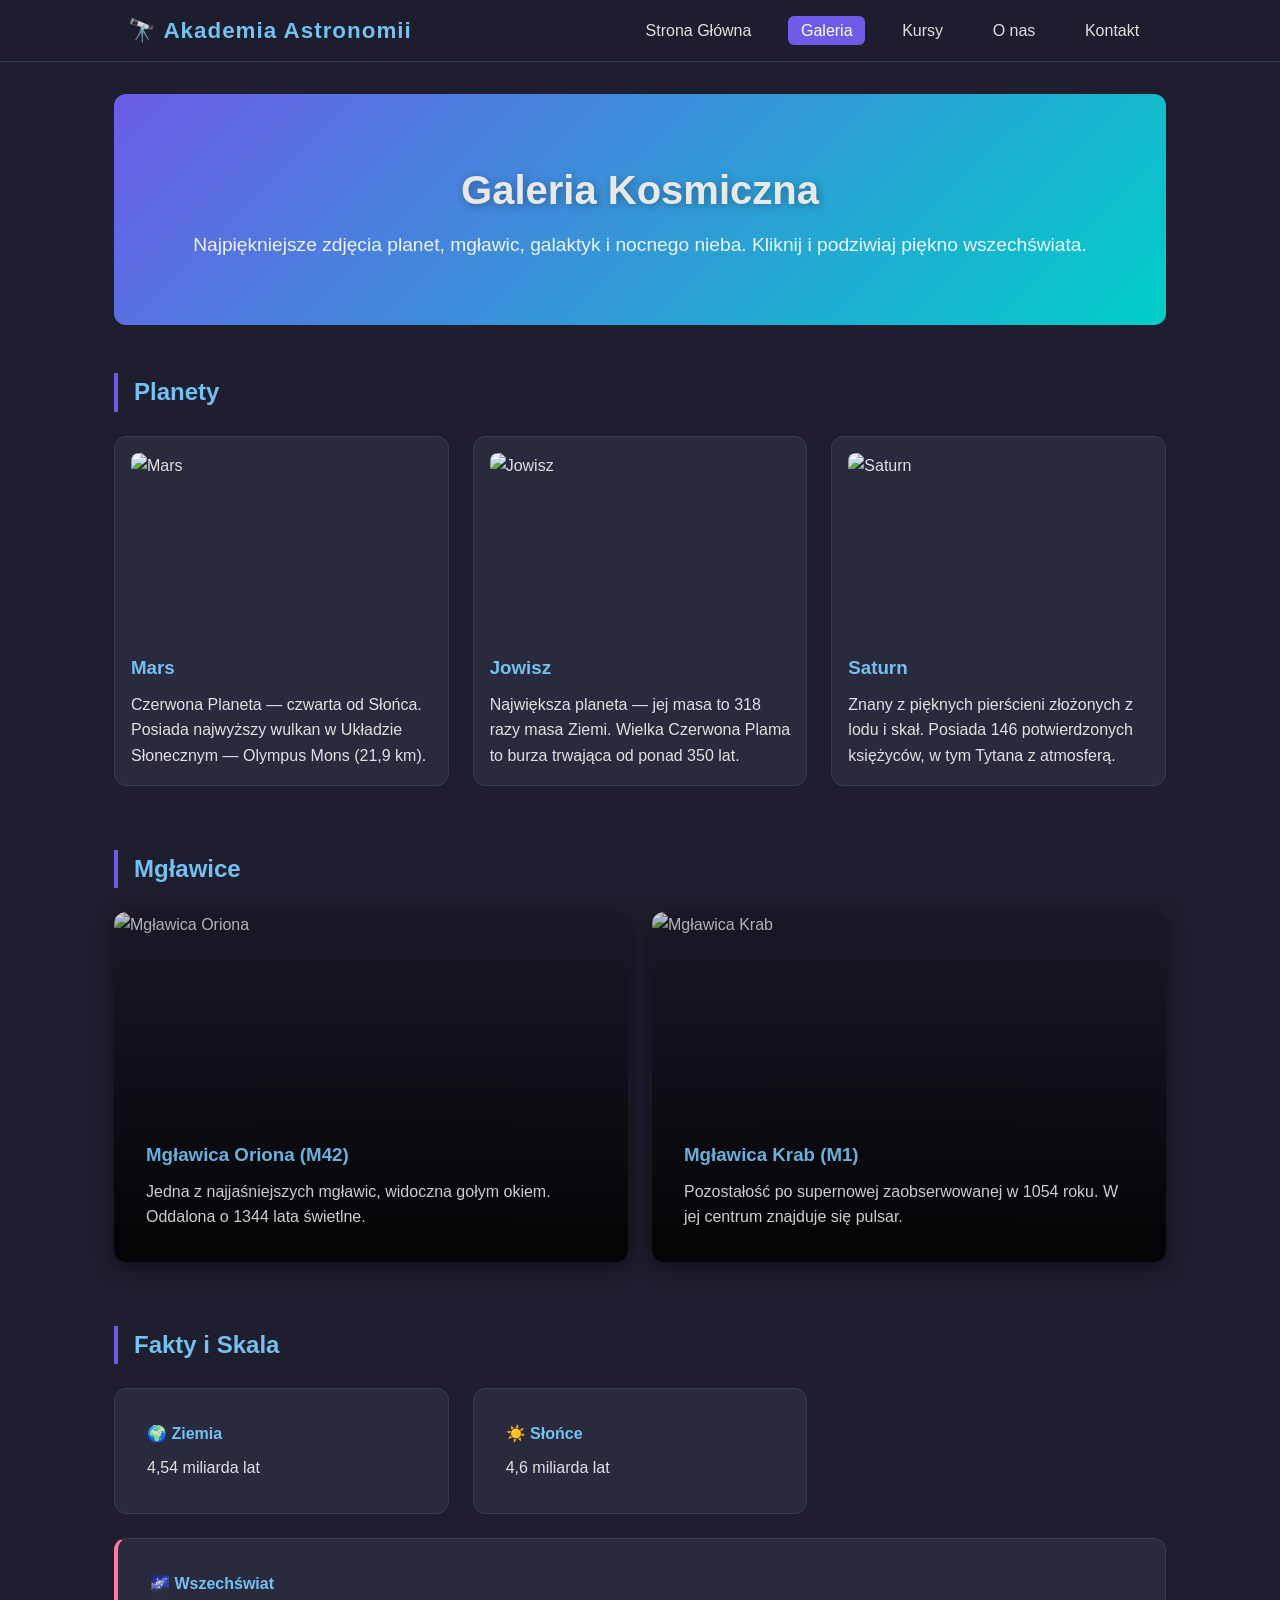
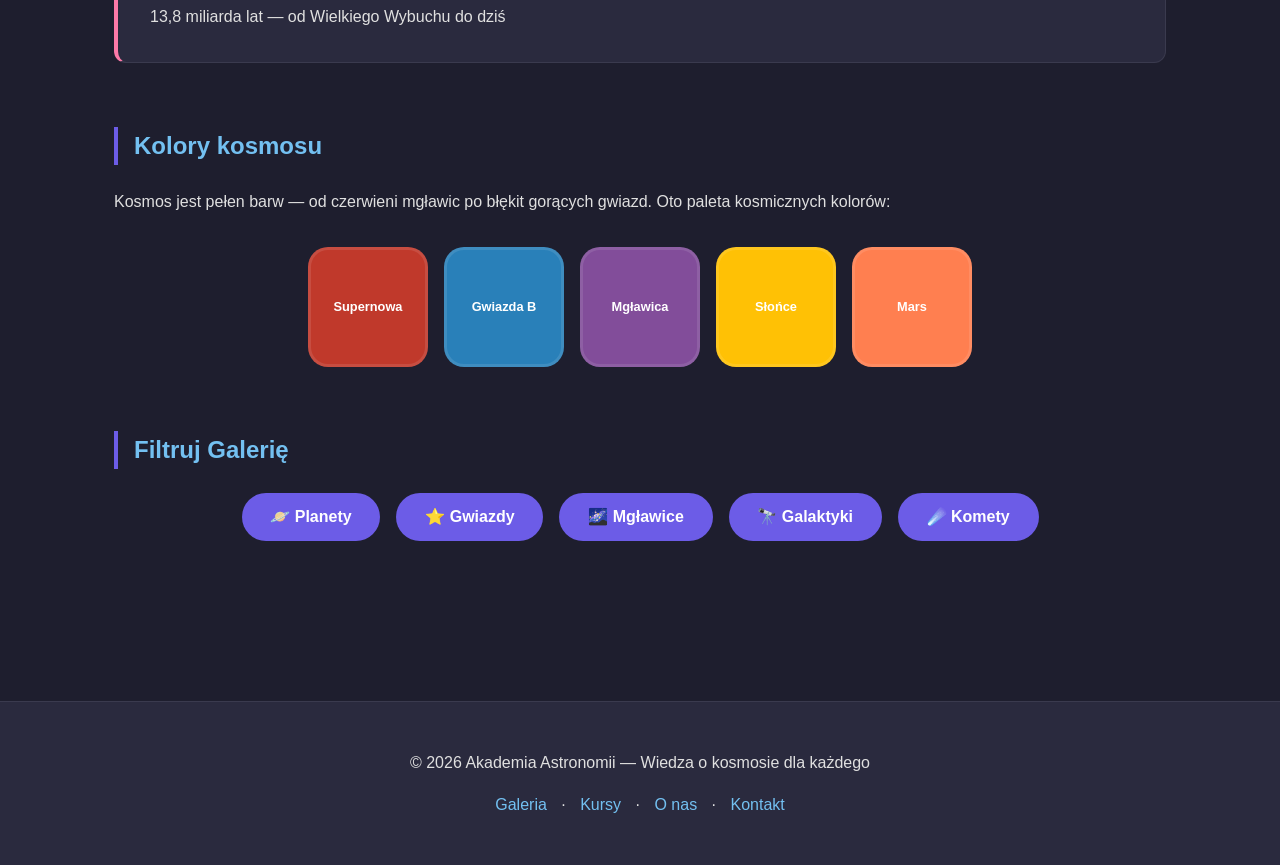
==== commit adf5c6d8: "Update galeria.html" ====
--- a/galeria.html
+++ b/galeria.html
@@ -249,9 +249,9 @@
         <nav>
             <ul class="nav-links">
                 <li><a href="index.html">Strona Główna</a></li>
-                <li><a href="galeria.html">Galeria</a></li>
+                <li><a href="galeria.html" class="active">Galeria</a></li>
                 <li><a href="kursy.html">Kursy</a></li>
-                <li><a href="o-nas.html" class="active">O nas</a></li>
+                <li><a href="o-nas.html">O nas</a></li>
                 <li><a href="kontakt.html">Kontakt</a></li>
             </ul>
         </nav>
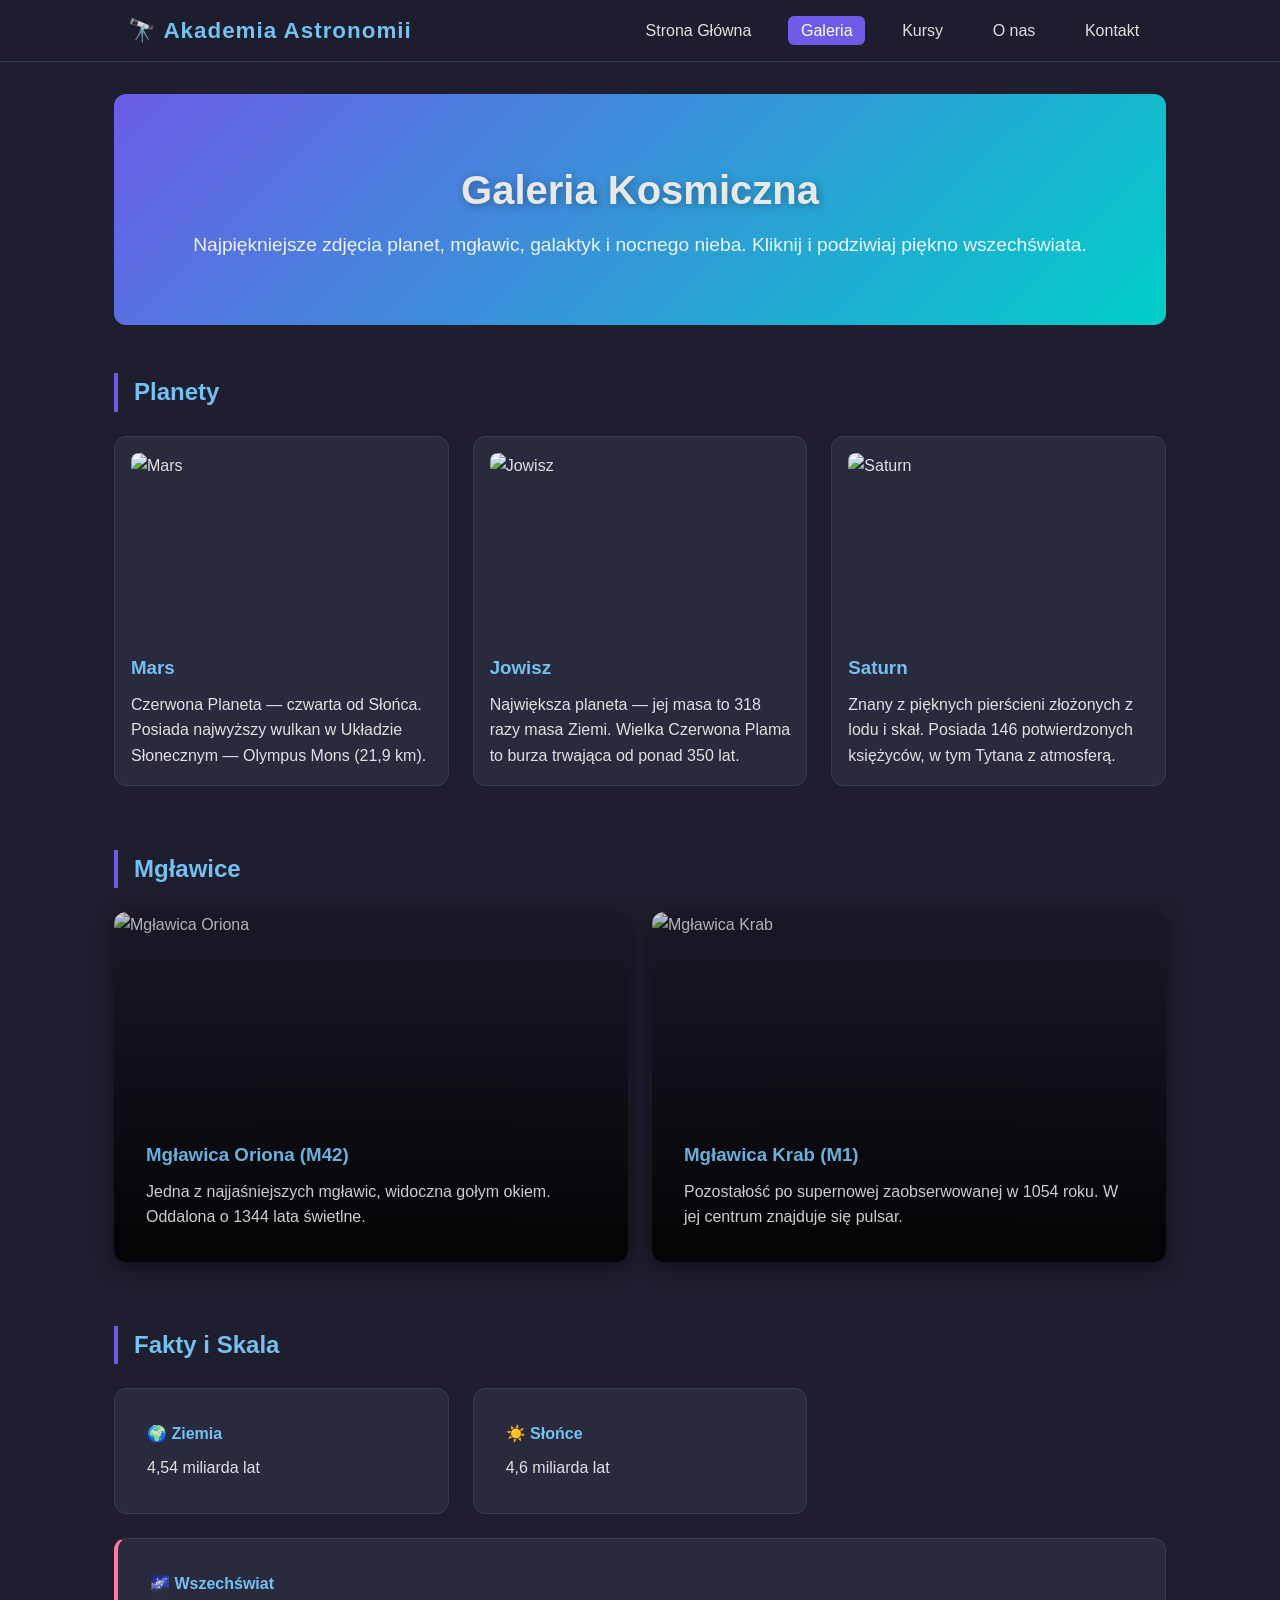
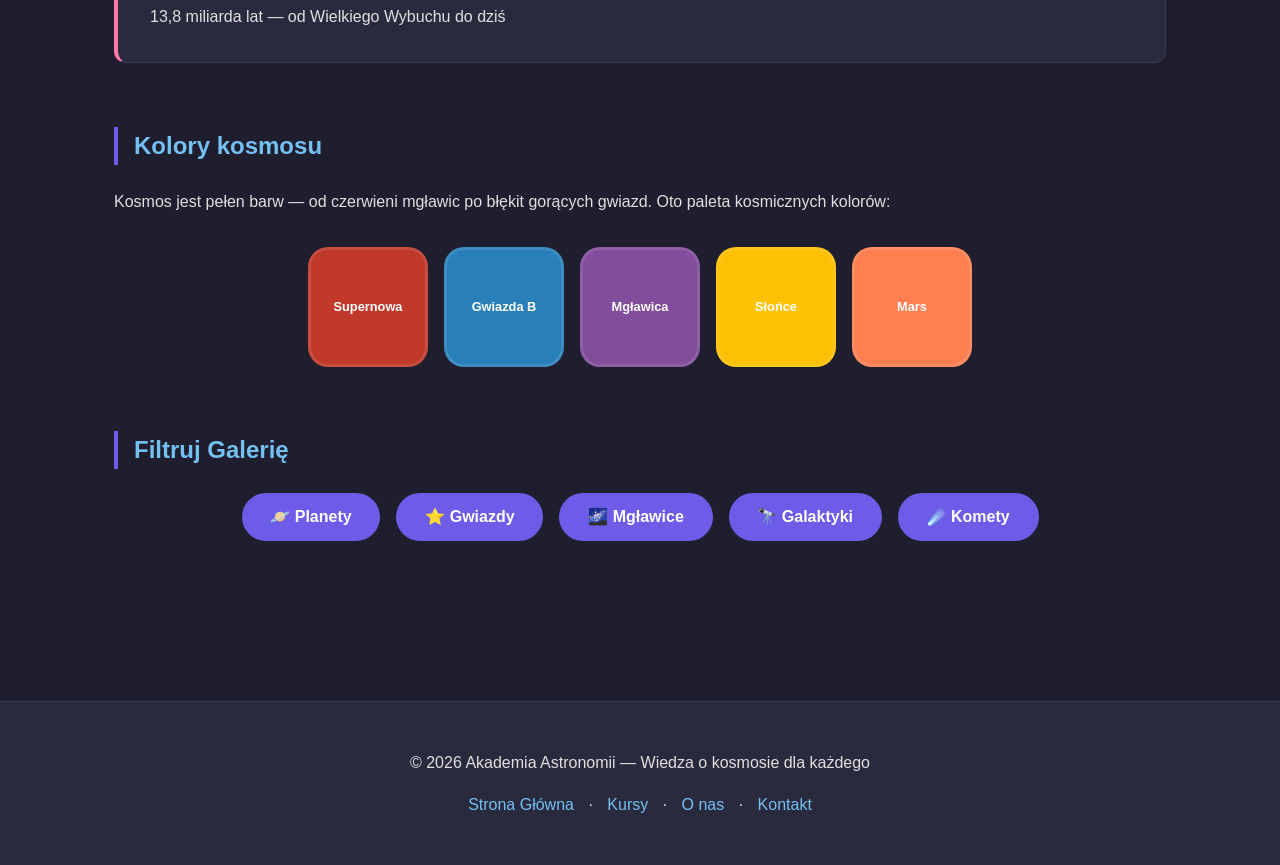
==== commit c7cc3b58: "Update galeria.html" ====
--- a/galeria.html
+++ b/galeria.html
@@ -344,7 +344,7 @@
     <footer>
         <p>© 2026 Akademia Astronomii — Wiedza o kosmosie dla każdego</p>
         <div class="footer-links">
-            <a href="galeria.html">Galeria</a> · 
+            <a href="index.html">Strona Główna</a> · 
             <a href="kursy.html">Kursy</a> · 
             <a href="o-nas.html">O nas</a> · 
             <a href="kontakt.html">Kontakt</a>
